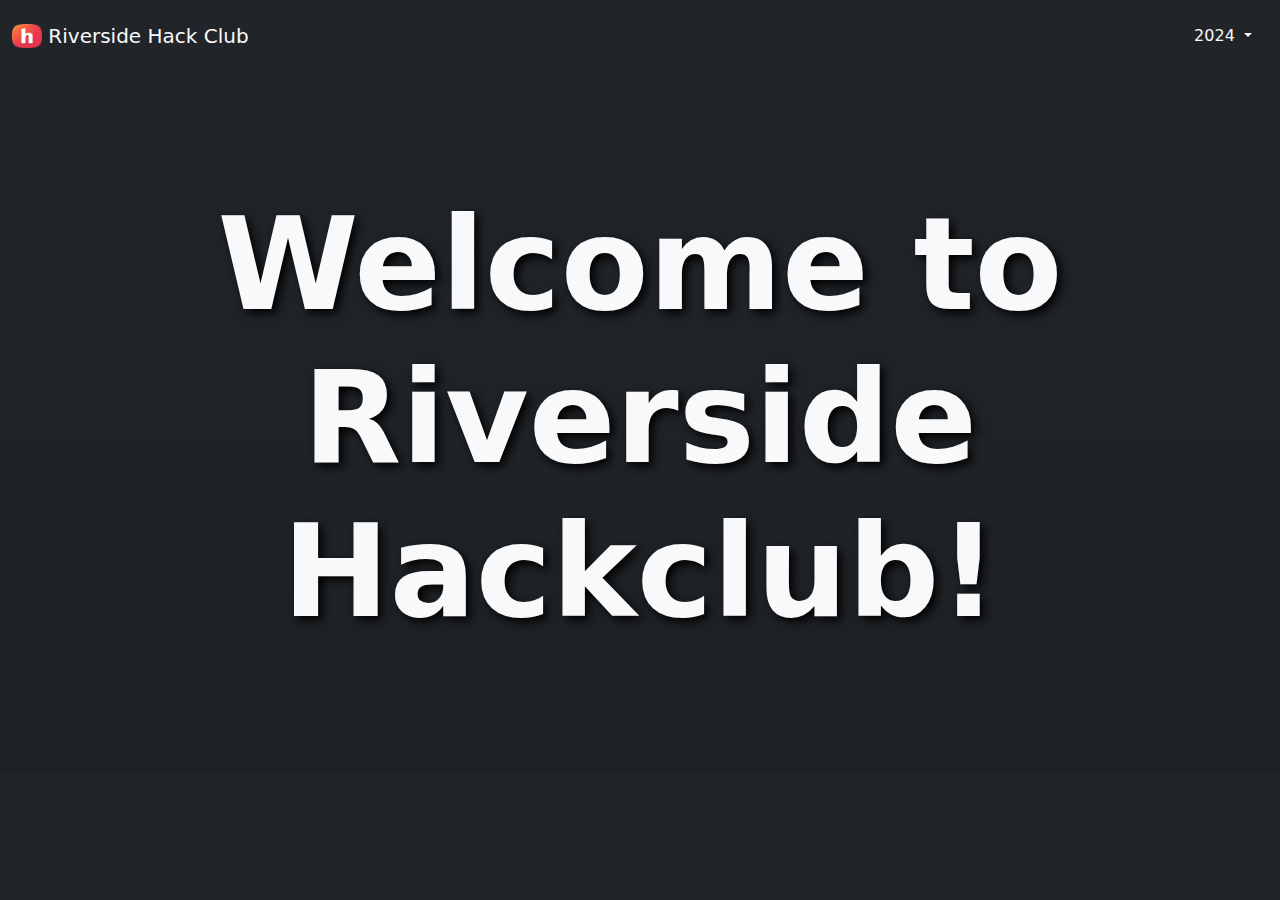
==== index.html @ 28b2aee3 "dramatically improved index.html, changed theme to dark and added image and header" ====
<!DOCTYPE html>
<html>

<head>
	<title> Riverside Hackclub </title>
	<link rel="icon" href="https://assets.hackclub.com/icon-rounded.png">

	<!-- Bootstrap -->
	<link href="https://cdn.jsdelivr.net/npm/bootstrap@5.3.3/dist/css/bootstrap.min.css" rel="stylesheet"
		integrity="sha384-QWTKZyjpPEjISv5WaRU9OFeRpok6YctnYmDr5pNlyT2bRjXh0JMhjY6hW+ALEwIH" crossorigin="anonymous">
	<script src="https://cdn.jsdelivr.net/npm/bootstrap@5.3.3/dist/js/bootstrap.bundle.min.js"
		integrity="sha384-YvpcrYf0tY3lHB60NNkmXc5s9fDVZLESaAA55NDzOxhy9GkcIdslK1eN7N6jIeHz"
		crossorigin="anonymous"></script>

	<link rel="stylesheet" type="text/css" href="css/style.css">
	<link rel="stylesheet" type="text/css" href="css/index.css">
	<script src="js/script.js" defer></script>
</head>

<body class="bg-dark text-light">
	<script id="replace_with_navbar" src="/js/nav.js"></script>

	<div class="container-fluid" id="mainpage-image">
		<div class="mask d-flex justify-content-center align-items-center h-100 w-100">
			<h1 class="text-center display-1 fw-bolder">Welcome to Riverside Hackclub!</h1>
		</div>
	</div>
</body>

</html>
---- css/style.css ----
/* 
To make global variables:
:root {
	--text-color: #ddd;
}

body {
	To use variables:
	color: var(--text-color);
}
*/

body {
	background-color: white !important;
}

.list-group-item {
	border: none !important;
}

.prevent-select, .prevent-select * {
	-webkit-user-select: none;
		/* Safari */
	-ms-user-select: none;
		/* IE 10 and IE 11 */
	user-select: none;
		/* Standard syntax */
}
---- css/index.css ----
#mainpage-image {
	/* background-image: url("https://user-images.githubusercontent.com/39828164/189497810-6d9d2920-6bee-4990-9553-57699918ae9c.jpg"); */
	background-image: url("https://imagescdn.homes.com/i2/77zjiMy7xRNvzi_zOUV3YiL16VKOyKuX7ombS22bwhY/117/riverside-high-school-greer-sc.jpg");
	background-position: center;
	background-repeat: no-repeat;
	background-size: cover;
	width: 100%;
	height: 700px;
	padding: 0;
}

.mask {
	background-image: linear-gradient(rgba(30, 33, 36, 0.2), rgba(30, 33, 36, .5), rgba(30, 33, 36, 1));
	text-shadow: 4px 4px 10px black;
}

h1 {
	font-size: 8rem !important;
}
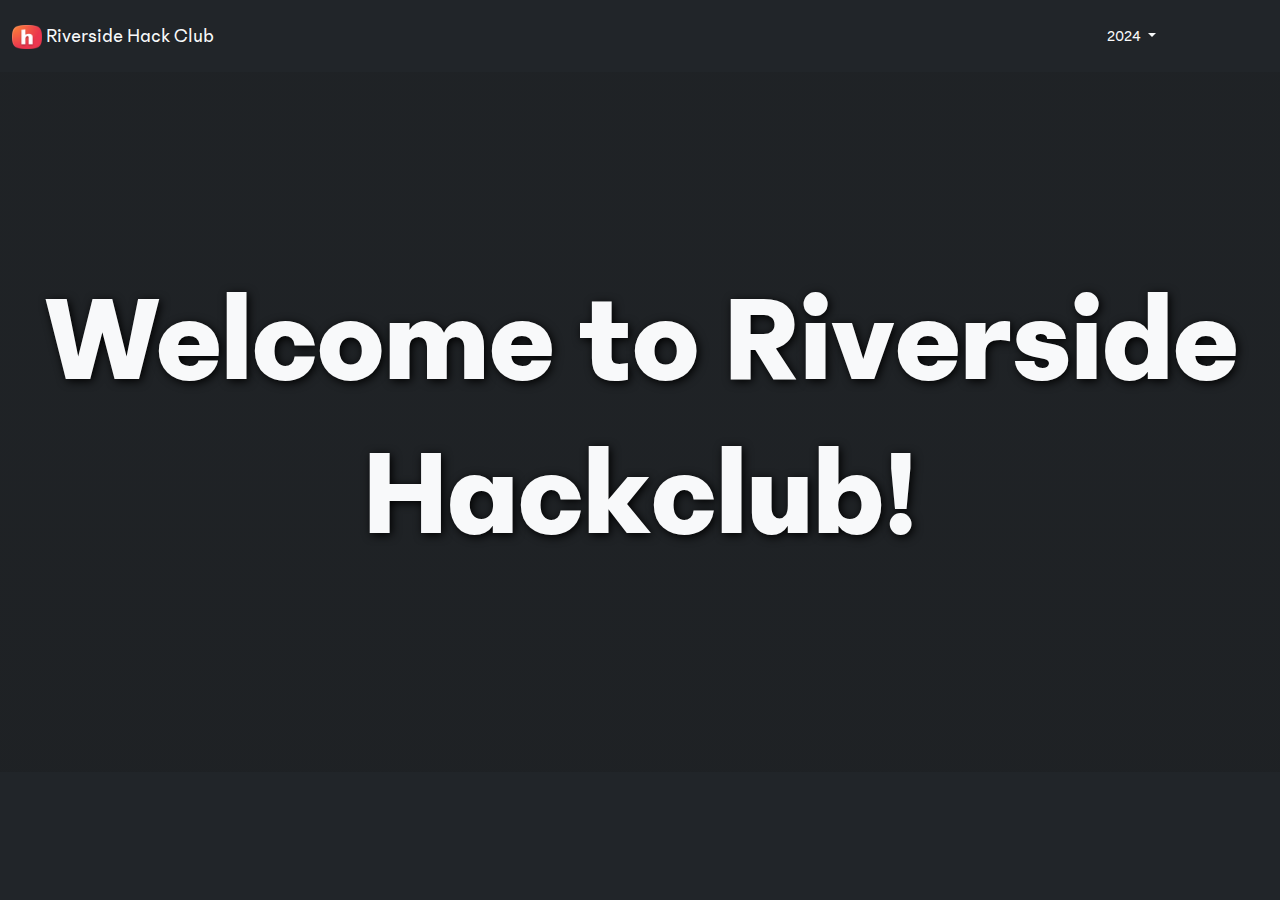
==== commit 9c19de9c: "added default html to all /2024/*.html pages, changed css on index.html a bit, added .gitignore, add" ====
--- a/index.html
+++ b/index.html
@@ -14,7 +14,7 @@
 
 	<link rel="stylesheet" type="text/css" href="css/style.css">
 	<link rel="stylesheet" type="text/css" href="css/index.css">
-	<script src="js/script.js" defer></script>
+	<script src="js/script.js"></script>
 </head>
 
 <body class="bg-dark text-light">
--- a/css/style.css
+++ b/css/style.css
@@ -10,8 +10,33 @@
 }
 */
 
+@font-face {
+	font-family: "Phantom Sans";
+	src: url("/assets/Phantom_Sans_0.7/Regular.woff") format('woff');
+}
+
+@font-face {
+	font-family: "Phantom Sans";
+	src: url("/assets/Phantom_Sans_0.7/Bold.woff") format('woff');
+	font-weight: bold;
+}
+
+@font-face {
+	font-family: "Phantom Sans";
+	src: url("/assets/Phantom_Sans_0.7/BoldItalic.woff") format('woff');
+	font-weight: bold;
+	font-style: italic;
+}
+
+@font-face {
+	font-family: "Phantom Sans";
+	src: url("/assets/Phantom_Sans_0.7/Italic.woff") format('woff');
+	font-style: italic;
+}
+
 body {
 	background-color: white !important;
+	font-family: 'Phantom Sans' !important;
 }
 
 .list-group-item {
--- a/css/index.css
+++ b/css/index.css
@@ -10,10 +10,12 @@
 }
 
 .mask {
-	background-image: linear-gradient(rgba(30, 33, 36, 0.2), rgba(30, 33, 36, .5), rgba(30, 33, 36, 1));
-	text-shadow: 4px 4px 10px black;
+	/* background-image: linear-gradient(rgba(30, 33, 36, 0.2), rgba(30, 33, 36, .5), rgba(30, 33, 36, 1)); */
+	background-image: linear-gradient(rgba(30, 33, 36, 0.7), rgba(30, 33, 36, .7), rgba(30, 33, 36, .9));
+	text-shadow: 2px 2px 10px black;
 }
 
 h1 {
 	font-size: 8rem !important;
+	font-family: 'Phantom Sans';
 }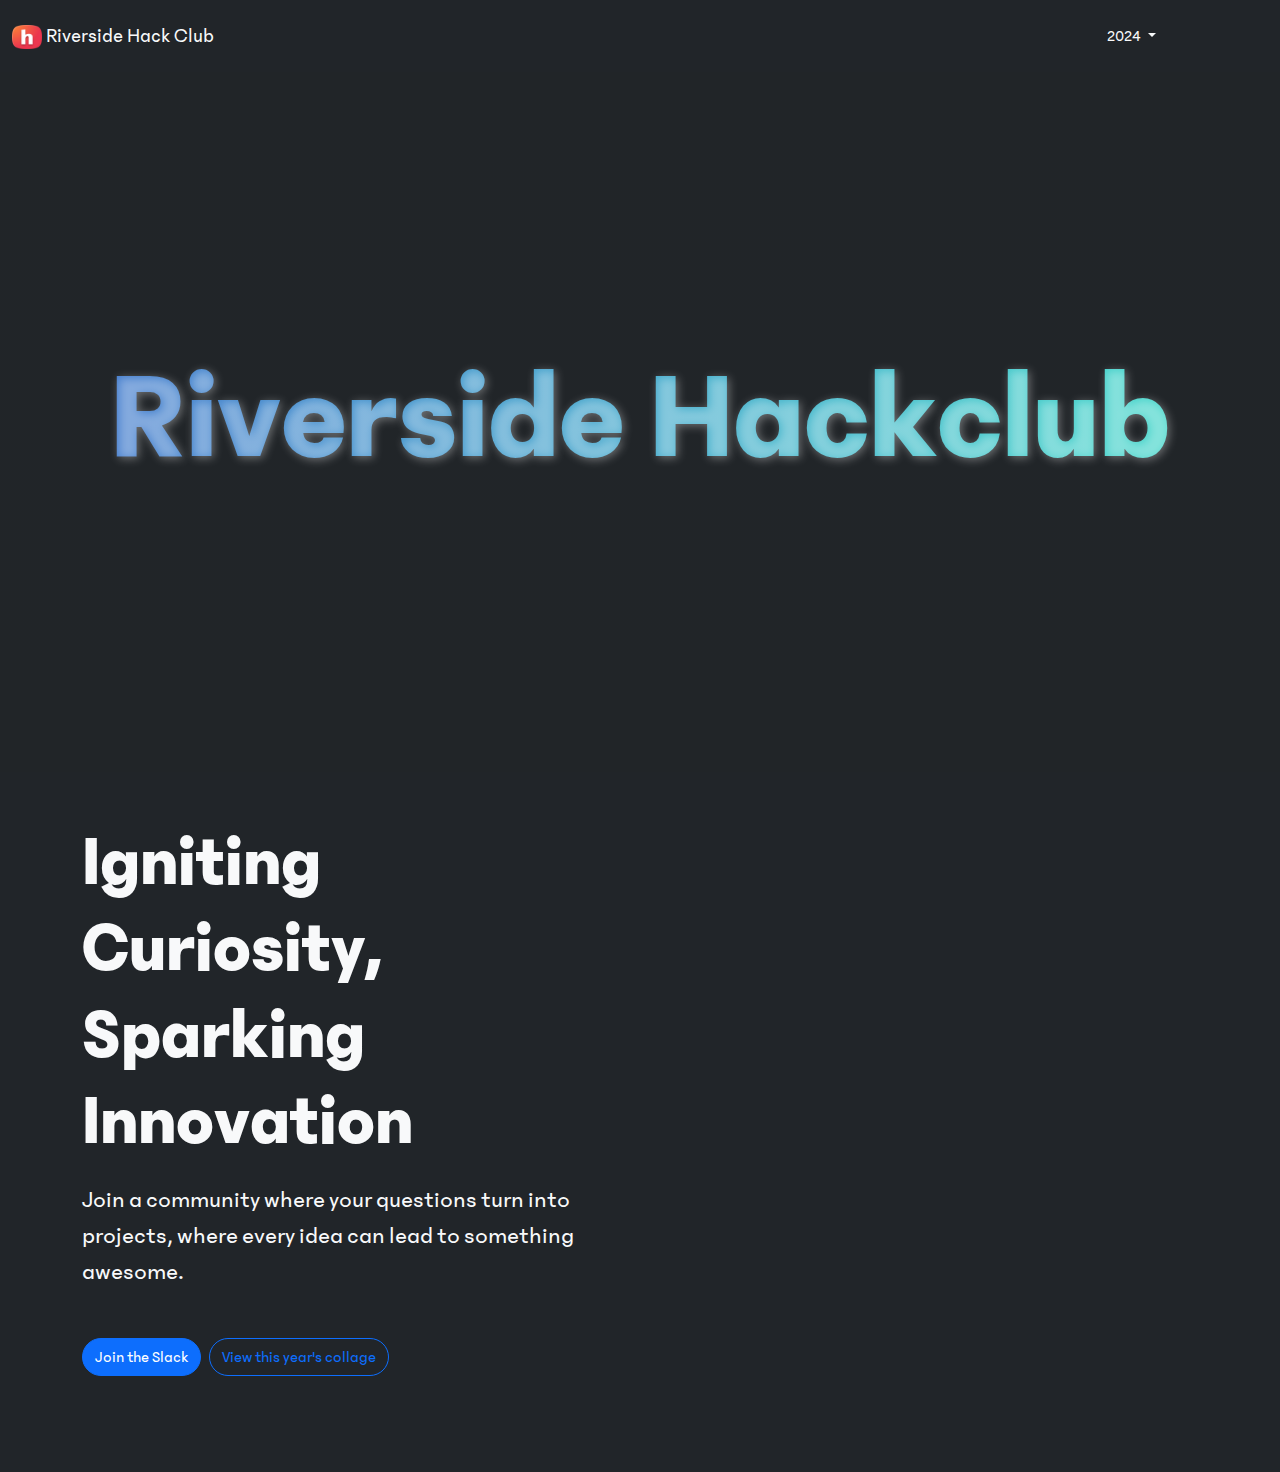
==== commit e01bd42d: "remade home page, added content, removed Gail and Aahanna's page, cleaned up" ====
--- a/index.html
+++ b/index.html
@@ -15,6 +15,7 @@
 	<link rel="stylesheet" type="text/css" href="css/style.css">
 	<link rel="stylesheet" type="text/css" href="css/index.css">
 	<script src="js/script.js"></script>
+	<script src="/assets/nav.js" defer></script>
 </head>
 
 <body class="bg-dark text-light">
@@ -22,9 +23,30 @@
 
 	<div class="container-fluid" id="mainpage-image">
 		<div class="mask d-flex justify-content-center align-items-center h-100 w-100">
-			<h1 class="text-center display-1 fw-bolder">Welcome to Riverside Hackclub!</h1>
+			<h1 class="text-center display-1 fw-bolder">Riverside Hackclub</h1>
 		</div>
 	</div>
+
+	<section class="bsb-hero-2 px-3">
+		<div class="container overflow-hidden">
+			<div class="row gy-3 gy-lg-0 align-items-lg-center justify-content-lg-between">
+				<div class="col-12 col-lg-6 order-1 order-lg-0">
+					<h2 class="display-2 fw-bold mb-3 pt-5">Igniting Curiosity, Sparking Innovation</h2>
+					<p class="fs-4 mb-5">Join a community where your questions turn into projects, where every idea can lead to something awesome. </p>
+					<div class="d-grid gap-2 d-sm-flex">
+						<a type="button" class="btn btn-primary bsb-btn-xl rounded-pill" href="https://join.slack.com/t/hackclub/shared_invite/zt-2ovcaqex0-ILctLgX2funMFP5rXB0shw">Join the Slack</a>
+						<a type="button" class="btn btn-outline-primary bsb-btn-xl rounded-pill" href="./2024/2024">View this year's collage</a>
+					</div>
+				</div>
+				<div class="col-12 col-lg-5 text-center">
+					<img class="img-fluid" src="https://imagescdn.homes.com/i2/77zjiMy7xRNvzi_zOUV3YiL16VKOyKuX7ombS22bwhY/117/riverside-high-school-greer-sc.jpg" alt="Art of Design"
+						style="-webkit-mask-image: url('https://imagescdn.homes.com/i2/77zjiMy7xRNvzi_zOUV3YiL16VKOyKuX7ombS22bwhY/117/riverside-high-school-greer-sc.jpg'); mask-image: url('https://imagescdn.homes.com/i2/77zjiMy7xRNvzi_zOUV3YiL16VKOyKuX7ombS22bwhY/117/riverside-high-school-greer-sc.jpg'); border-radius: 15px; box-shadow: 2px 10px black !important;">
+				</div>
+			</div>
+		</div>
+	</section>
+
+	<footer class="mt-5 pt-5"></footer>
 </body>
 
 </html>--- a/css/index.css
+++ b/css/index.css
@@ -11,11 +11,20 @@
 
 .mask {
 	/* background-image: linear-gradient(rgba(30, 33, 36, 0.2), rgba(30, 33, 36, .5), rgba(30, 33, 36, 1)); */
-	background-image: linear-gradient(rgba(30, 33, 36, 0.7), rgba(30, 33, 36, .7), rgba(30, 33, 36, .9));
-	text-shadow: 2px 2px 10px black;
+	/* background-image: linear-gradient(rgba(30, 33, 36, 0.7), rgba(30, 33, 36, .7), rgba(30, 33, 36, .9)); */
+	background-image: linear-gradient(to bottom, rgba(33, 37, 40, 1) 0%, rgba(33, 37, 40, .5) 40%, rgba(33, 37, 40, .5) 50%, rgba(33, 37, 40, 1) 90%);
 }
 
 h1 {
 	font-size: 8rem !important;
 	font-family: 'Phantom Sans';
+	background: linear-gradient(to right, rgb(67, 124, 205), rgb(69, 214, 202));
+	background-clip: text;
+	-webkit-background-clip: text;
+	-webkit-text-fill-color: transparent;
+	text-shadow: 2px 2px 10px rgba(255, 255, 255, .35);
+}
+
+.newSection {
+	margin-top: 7.5rem;
 }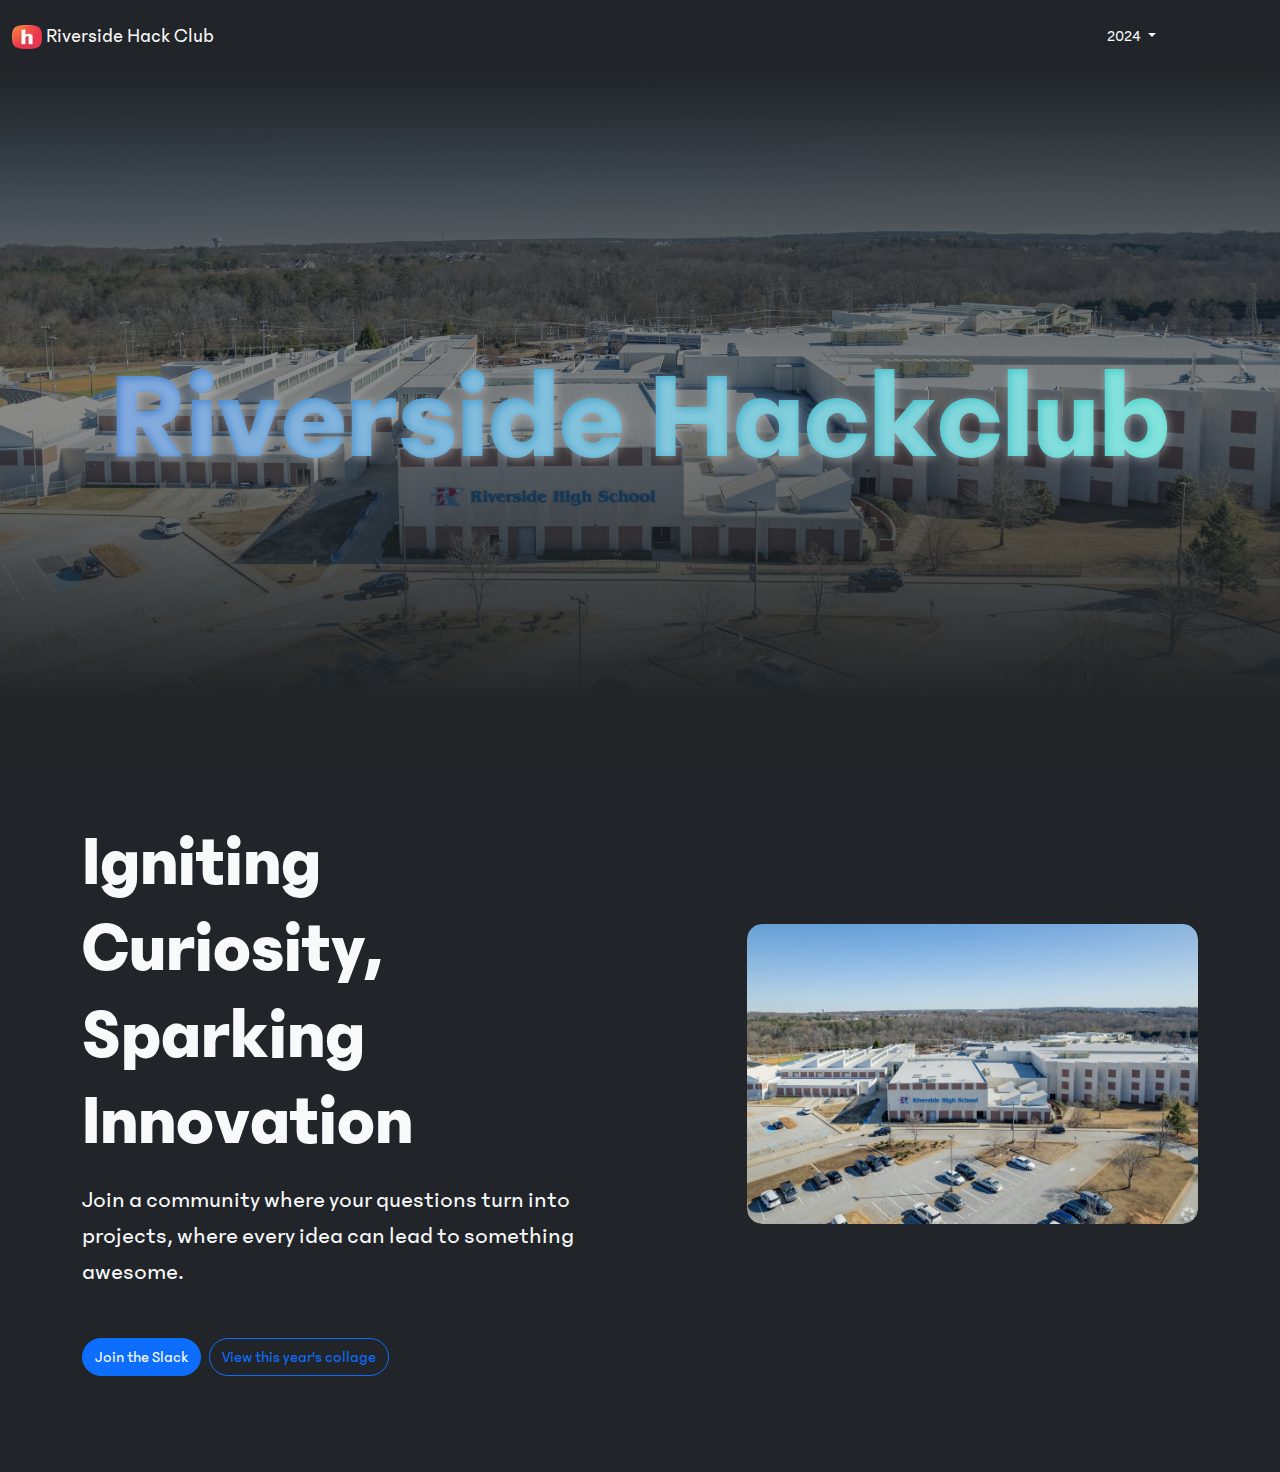
==== commit c2010ce5: "replaced low-res banner with high-res, and lowered res of neil's pic to improve loading speed" ====
--- a/index.html
+++ b/index.html
@@ -39,8 +39,8 @@
 					</div>
 				</div>
 				<div class="col-12 col-lg-5 text-center">
-					<img class="img-fluid" src="https://imagescdn.homes.com/i2/77zjiMy7xRNvzi_zOUV3YiL16VKOyKuX7ombS22bwhY/117/riverside-high-school-greer-sc.jpg" alt="Art of Design"
-						style="-webkit-mask-image: url('https://imagescdn.homes.com/i2/77zjiMy7xRNvzi_zOUV3YiL16VKOyKuX7ombS22bwhY/117/riverside-high-school-greer-sc.jpg'); mask-image: url('https://imagescdn.homes.com/i2/77zjiMy7xRNvzi_zOUV3YiL16VKOyKuX7ombS22bwhY/117/riverside-high-school-greer-sc.jpg'); border-radius: 15px; box-shadow: 2px 10px black !important;">
+					<img class="img-fluid" src="./assets/rhs banner.jpeg" alt="Current RHS HC Team"
+						style="-webkit-mask-image: url('./assets/rhs banner.jpeg'); mask-image: url('./assets/rhs banner.jpeg'); border-radius: 15px; box-shadow: 2px 10px black !important;">
 				</div>
 			</div>
 		</div>
--- a/css/style.css
+++ b/css/style.css
@@ -35,7 +35,8 @@
 }
 
 body {
-	background-color: white !important;
+	/* background-color: rgb(33, 37, 40) !important; */
+	background-color: black !important;
 	font-family: 'Phantom Sans' !important;
 }
 
--- a/css/index.css
+++ b/css/index.css
@@ -1,6 +1,6 @@
 #mainpage-image {
 	/* background-image: url("https://user-images.githubusercontent.com/39828164/189497810-6d9d2920-6bee-4990-9553-57699918ae9c.jpg"); */
-	background-image: url("https://imagescdn.homes.com/i2/77zjiMy7xRNvzi_zOUV3YiL16VKOyKuX7ombS22bwhY/117/riverside-high-school-greer-sc.jpg");
+	background-image: url("../assets/rhs\ banner.jpeg");
 	background-position: center;
 	background-repeat: no-repeat;
 	background-size: cover;
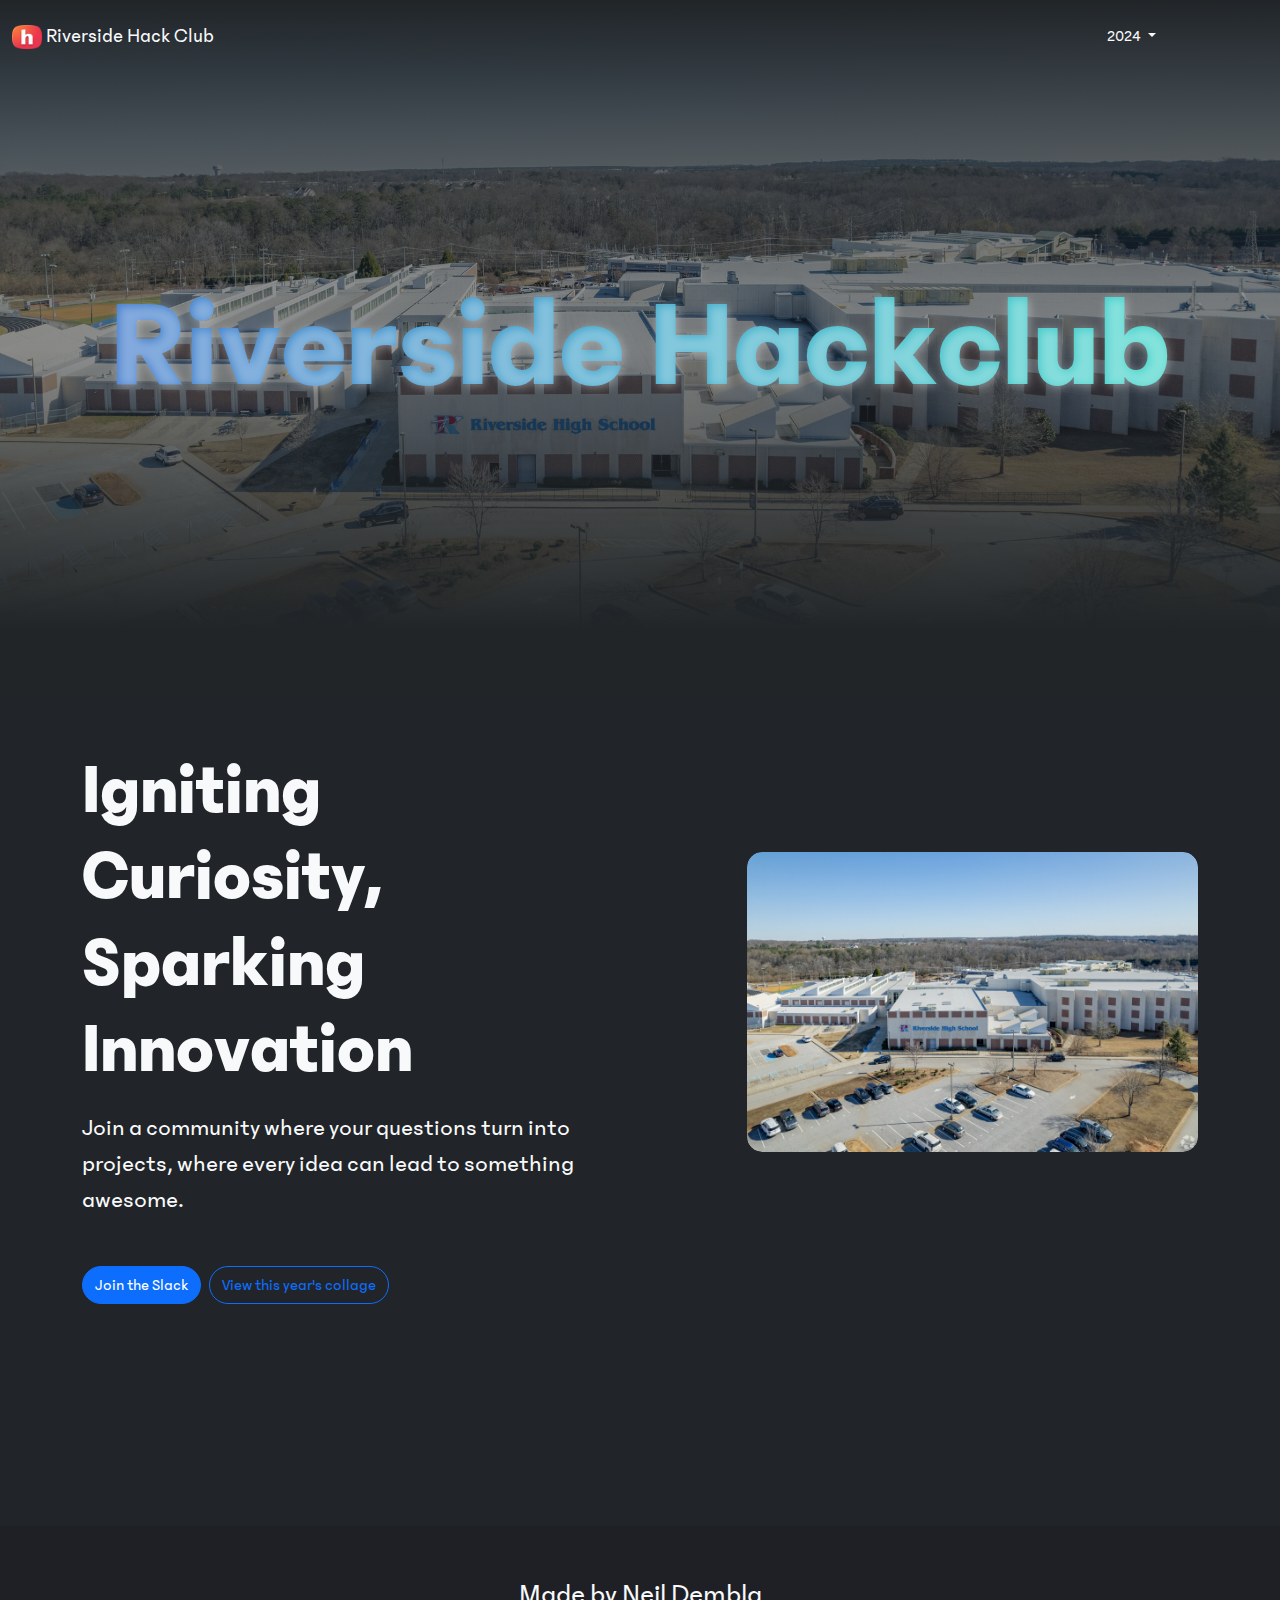
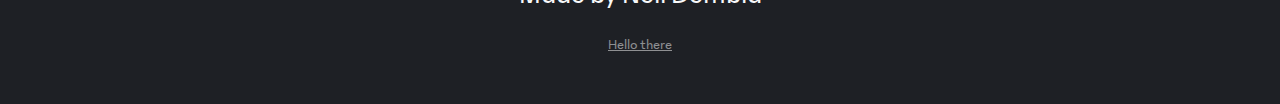
==== commit 6f8a360b: "deleted extra files, improved mobile responsiveness, etc" ====
--- a/index.html
+++ b/index.html
@@ -32,10 +32,10 @@
 			<div class="row gy-3 gy-lg-0 align-items-lg-center justify-content-lg-between">
 				<div class="col-12 col-lg-6 order-1 order-lg-0">
 					<h2 class="display-2 fw-bold mb-3 pt-5">Igniting Curiosity, Sparking Innovation</h2>
-					<p class="fs-4 mb-5">Join a community where your questions turn into projects, where every idea can lead to something awesome. </p>
+					<p class="fs-4 mb-5 subtext">Join a community where your questions turn into projects, where every idea can lead to something awesome. </p>
 					<div class="d-grid gap-2 d-sm-flex">
-						<a type="button" class="btn btn-primary bsb-btn-xl rounded-pill" href="https://join.slack.com/t/hackclub/shared_invite/zt-2ovcaqex0-ILctLgX2funMFP5rXB0shw">Join the Slack</a>
-						<a type="button" class="btn btn-outline-primary bsb-btn-xl rounded-pill" href="./2024/2024">View this year's collage</a>
+						<a type="button" class="btn btn-primary bsb-btn-xl rounded-pill section1btn" href="https://join.slack.com/t/hackclub/shared_invite/zt-2ovcaqex0-ILctLgX2funMFP5rXB0shw">Join the Slack</a>
+						<a type="button" class="btn btn-outline-primary bsb-btn-xl rounded-pill section1btn" href="./2024/2024">View this year's collage</a>
 					</div>
 				</div>
 				<div class="col-12 col-lg-5 text-center">
@@ -46,7 +46,8 @@
 		</div>
 	</section>
 
-	<footer class="mt-5 pt-5"></footer>
+	<script id="replace_with_footer" src="/js/footer.js"></script>
+	<!-- <footer class="mt-5 pt-5"></footer> -->
 </body>
 
 </html>--- a/css/style.css
+++ b/css/style.css
@@ -38,6 +38,12 @@
 	/* background-color: rgb(33, 37, 40) !important; */
 	background-color: black !important;
 	font-family: 'Phantom Sans' !important;
+	min-height: 100vh;
+	padding-bottom: 25rem !important;
+	position: relative;
+	margin: 0;
+	display: flex;
+	flex-direction: column;
 }
 
 .list-group-item {
@@ -51,4 +57,12 @@
 		/* IE 10 and IE 11 */
 	user-select: none;
 		/* Standard syntax */
+}
+
+footer {
+	margin-top: auto;
+	position: absolute;
+	right: 0;
+	left: 0;
+	bottom: 0;
 }--- a/css/index.css
+++ b/css/index.css
@@ -10,8 +10,6 @@
 }
 
 .mask {
-	/* background-image: linear-gradient(rgba(30, 33, 36, 0.2), rgba(30, 33, 36, .5), rgba(30, 33, 36, 1)); */
-	/* background-image: linear-gradient(rgba(30, 33, 36, 0.7), rgba(30, 33, 36, .7), rgba(30, 33, 36, .9)); */
 	background-image: linear-gradient(to bottom, rgba(33, 37, 40, 1) 0%, rgba(33, 37, 40, .5) 40%, rgba(33, 37, 40, .5) 50%, rgba(33, 37, 40, 1) 90%);
 }
 
@@ -27,4 +25,19 @@
 
 .newSection {
 	margin-top: 7.5rem;
+}
+
+@media all and (max-width: 992px) {
+	.display-2 {
+		font-size: 5rem;
+	}
+
+	.subtext {
+		font-size: 3rem !important;
+	}
+
+	.section1btn {
+		font-size: 2.5em;
+		padding: 1.2vw;
+	}
 }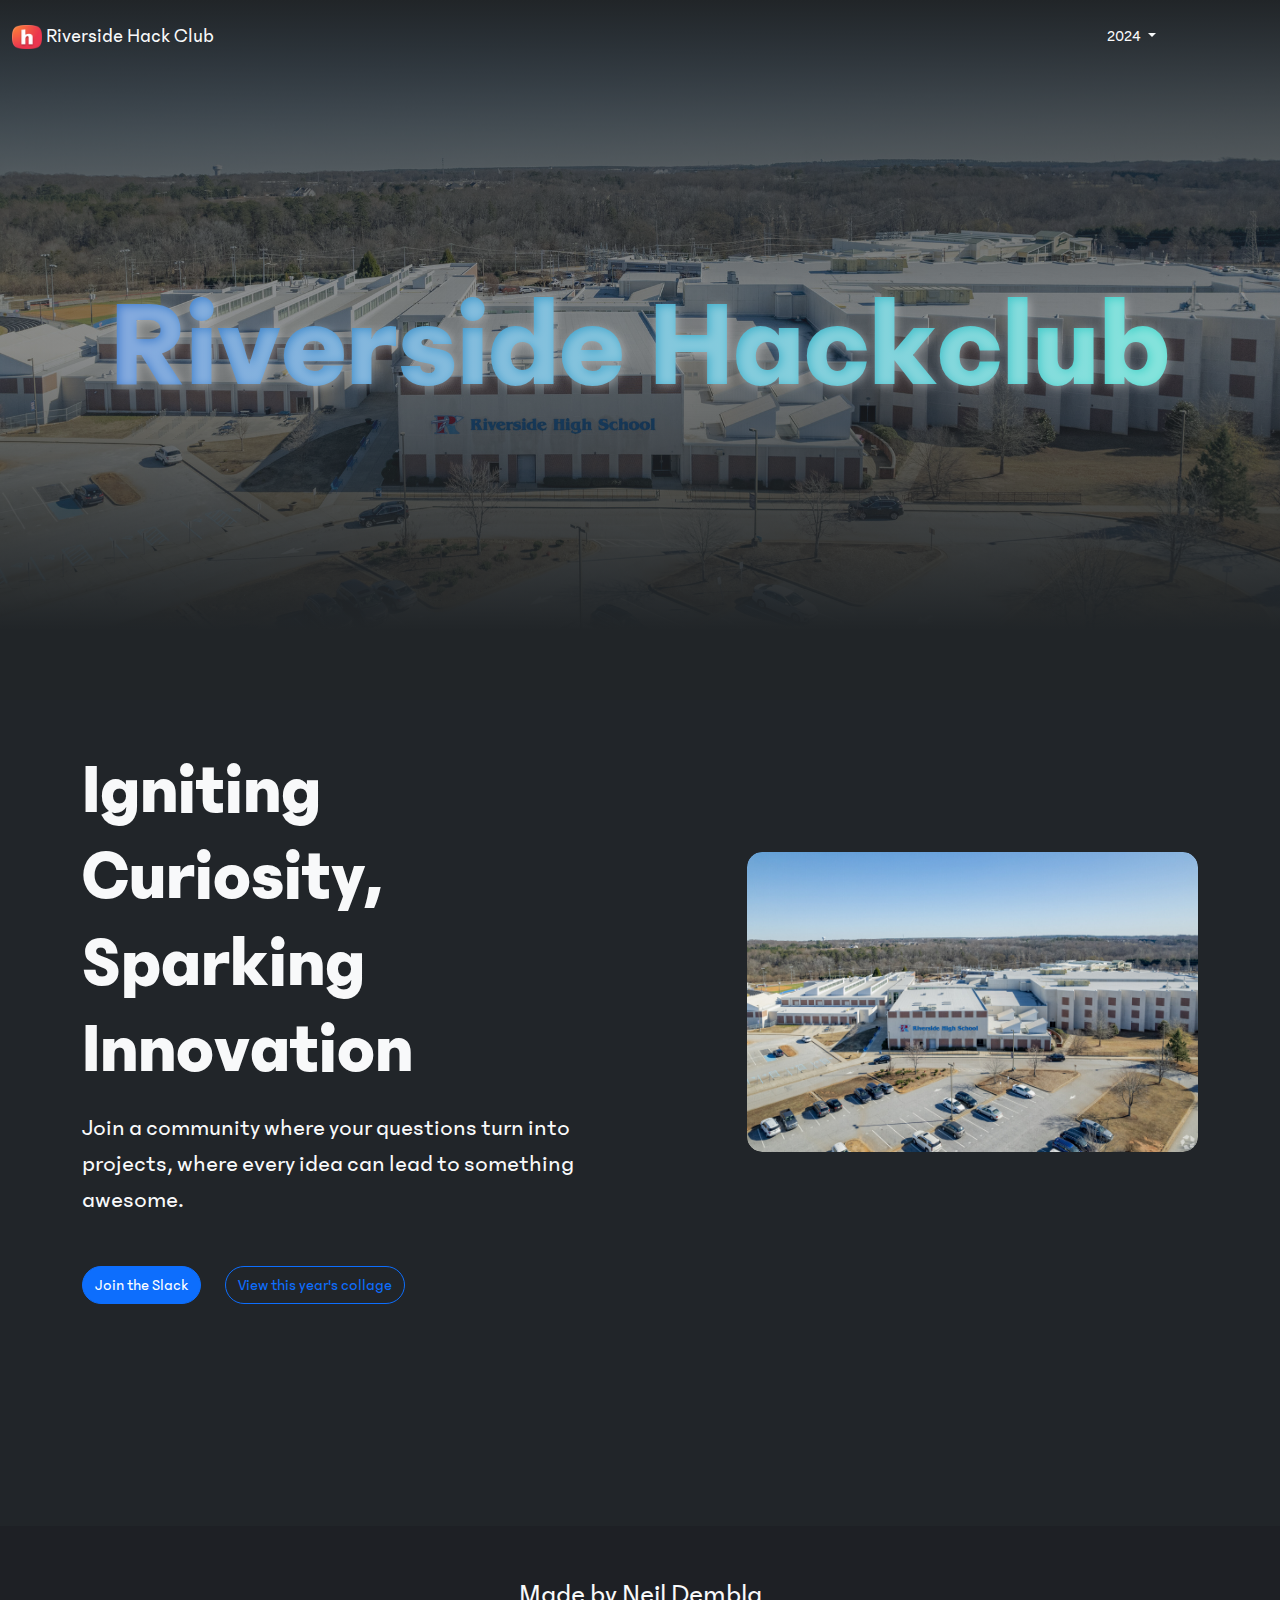
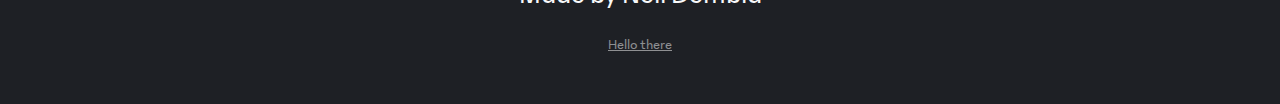
==== commit afb70d5b: "added spacing between two buttons on index page" ====
--- a/index.html
+++ b/index.html
@@ -34,7 +34,7 @@
 					<h2 class="display-2 fw-bold mb-3 pt-5">Igniting Curiosity, Sparking Innovation</h2>
 					<p class="fs-4 mb-5 subtext">Join a community where your questions turn into projects, where every idea can lead to something awesome. </p>
 					<div class="d-grid gap-2 d-sm-flex">
-						<a type="button" class="btn btn-primary bsb-btn-xl rounded-pill section1btn" href="https://join.slack.com/t/hackclub/shared_invite/zt-2ovcaqex0-ILctLgX2funMFP5rXB0shw">Join the Slack</a>
+						<a type="button" class="btn btn-primary bsb-btn-xl rounded-pill section1btn me-3" href="https://join.slack.com/t/hackclub/shared_invite/zt-2ovcaqex0-ILctLgX2funMFP5rXB0shw">Join the Slack</a>
 						<a type="button" class="btn btn-outline-primary bsb-btn-xl rounded-pill section1btn" href="./2024/2024">View this year's collage</a>
 					</div>
 				</div>
